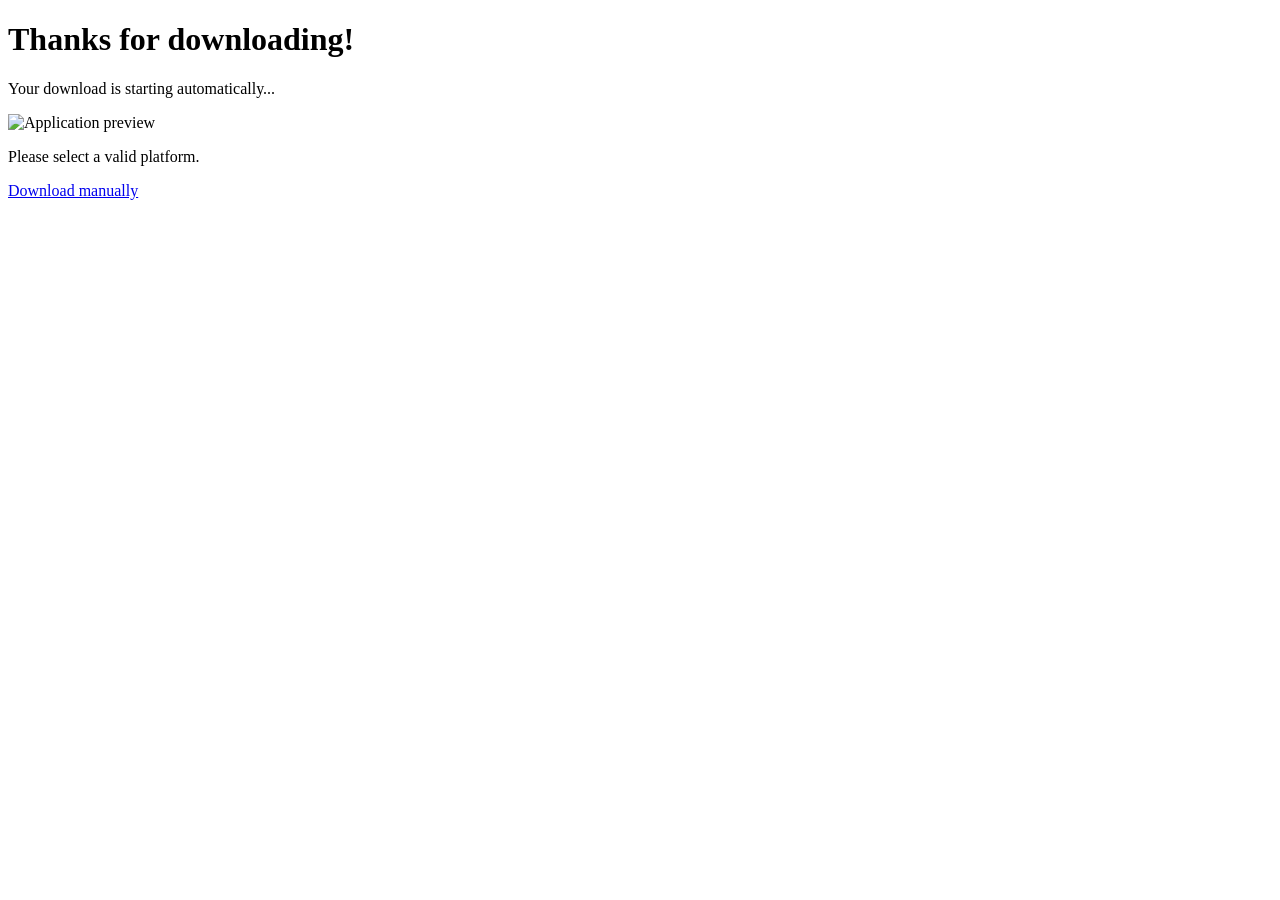
==== docs/index.html @ e49ce2ae "sound problem and button problem" ====
<!DOCTYPE html>
<html lang="en">
<head>
  <meta charset="UTF-8">
  <title>Download My App</title>
</head>
<body>
  <h1>Thanks for downloading!</h1>
  <p>Your download is starting automatically...</p>

  <img src="preview.png" width="500"
       alt="Application preview">

  <p id="status">Preparing download...</p>
  <a id="manual" href="#">Download manually</a>

  <script>
    const files = {
      windows: "MyApp-Windows.exe",
      linux: "MyApp-Linux.AppImage",
      macos: "MyApp-macOS.dmg"
    };

    const os = new URLSearchParams(
      window.location.search
    ).get("os");

    const file = files[os];

    if (file) {
      const url =
        "https://github.com/Blobu/R.N.Revenge/releases/latest/download/"
        + file;

      document.getElementById("manual").href = url;
      document.getElementById("status").textContent =
        "Downloading " + file;

      window.location.href = url;
    } else {
      document.getElementById("status").textContent =
        "Please select a valid platform.";
    }
  </script>
</body>
</html>
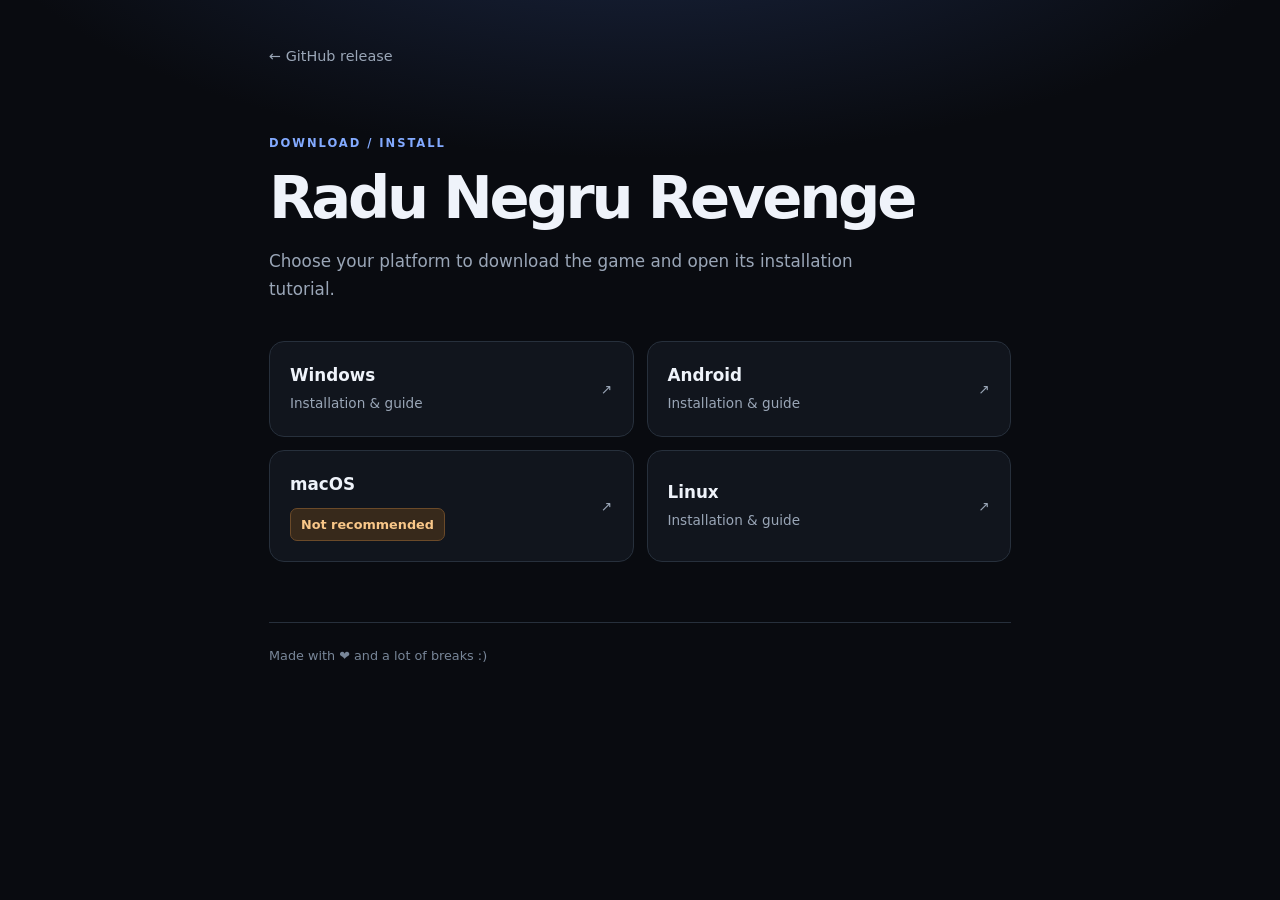
==== commit e07fe4bc: "added docs for installation" ====
--- a/docs/index.html
+++ b/docs/index.html
@@ -1,47 +1,36 @@
+<!doctype html>
+<html lang="en">
 
-<!DOCTYPE html>
-<html lang="en">
 <head>
-  <meta charset="UTF-8">
-  <title>Download My App</title>
+  <meta charset="utf-8">
+  <meta name="viewport" content="width=device-width, initial-scale=1">
+  <meta name="theme-color" content="#090b10">
+  <title>Radu Negru Revenge · Download</title>
+  <link rel="stylesheet" href="style.css">
 </head>
+
 <body>
-  <h1>Thanks for downloading!</h1>
-  <p>Your download is starting automatically...</p>
+  <main>
+    <nav><a href="https://github.com/Blobu/R.N.Revenge/releases/latest">← GitHub release</a></nav>
+    <p class="eyebrow">Download / Install</p>
+    <h1>Radu Negru Revenge</h1>
+    <p class="subtitle">Choose your platform to download the game and open its installation tutorial.</p>
+    <div class="platforms">
+      <a class="platform-card" href="windows.html">
+        <div><strong>Windows</strong><span>Installation & guide</span></div><span aria-hidden="true">↗</span>
+      </a>
+      <a class="platform-card" href="android.html">
+        <div><strong>Android</strong><span>Installation & guide</span></div><span aria-hidden="true">↗</span>
+      </a>
+      <a class="platform-card" href="mac.html">
+        <div><strong>macOS</strong><p class="warning">Not recommended</p></div><span aria-hidden="true">↗</span>
+      </a>
+      <a class="platform-card" href="linux.html">
+        <div><strong>Linux</strong><span>Installation & guide</span></div><span aria-hidden="true">↗</span>
+      </a>
+    </div>
+    <footer>Made with ❤️ and a lot of breaks :)</footer>
+  </main>
+</body>
 
-  <img src="preview.png" width="500"
-       alt="Application preview">
-
-  <p id="status">Preparing download...</p>
-  <a id="manual" href="#">Download manually</a>
-
-  <script>
-    const files = {
-      windows: "MyApp-Windows.exe",
-      linux: "MyApp-Linux.AppImage",
-      macos: "MyApp-macOS.dmg"
-    };
-
-    const os = new URLSearchParams(
-      window.location.search
-    ).get("os");
-
-    const file = files[os];
-
-    if (file) {
-      const url =
-        "https://github.com/Blobu/R.N.Revenge/releases/latest/download/"
-        + file;
-
-      document.getElementById("manual").href = url;
-      document.getElementById("status").textContent =
-        "Downloading " + file;
-
-      window.location.href = url;
-    } else {
-      document.getElementById("status").textContent =
-        "Please select a valid platform.";
-    }
-  </script>
-</body>
-</html>
+</html>
--- a/docs/style.css
+++ b/docs/style.css
@@ -0,0 +1,2 @@
+:root{color-scheme:dark;font-family:Inter,ui-sans-serif,system-ui,-apple-system,"Segoe UI",sans-serif;--bg:#090b10;--panel:#11151d;--panel2:#151b25;--line:#27303c;--text:#eff3fa;--muted:#9aa6b7;--accent:#83aaff}
+*{box-sizing:border-box}html{scroll-behavior:smooth}body{margin:0;background:radial-gradient(ellipse 850px 360px at 50% -130px,#1b2744 0%,transparent 80%),var(--bg);color:var(--text);line-height:1.65;min-height:100vh}main{max-width:790px;margin:0 auto;padding:45px 24px 72px}a{color:#a9c5ff}nav{margin-bottom:65px;font-size:.9rem}nav a{text-decoration:none;color:var(--muted)}nav a:hover{color:var(--text)}.eyebrow{font-size:.72rem;letter-spacing:.17em;text-transform:uppercase;color:var(--accent);font-weight:750;margin:0 0 12px}h1{font-size:clamp(2.25rem,6vw,3.7rem);letter-spacing:-.055em;line-height:1.11;margin:0 0 18px}h2{font-size:1.5rem;letter-spacing:-.035em;margin:52px 0 18px}h3{font-size:1.04rem;margin:0 0 8px;letter-spacing:-.014em}p{margin:0 0 14px}.subtitle{color:var(--muted);font-size:1.05rem;max-width:620px}.notice{background:linear-gradient(120deg,#151d2c,#11151d 75%);border:1px solid #303b4e;border-radius:19px;padding:25px;margin:36px 0 18px;box-shadow:0 12px 36px #0003}.notice-top{display:flex;gap:12px;align-items:center;margin-bottom:18px}.download-icon{width:42px;height:42px;display:grid;place-items:center;background:#243452;color:#bfd2ff;border-radius:12px;font-size:22px}.notice strong{font-size:1.05rem}.status{color:var(--muted);font-size:.91rem;margin:5px 0 0}.button{display:inline-flex;align-items:center;justify-content:center;gap:8px;padding:11px 18px;background:#e9f0ff;color:#101827;border-radius:10px;font-weight:750;text-decoration:none;transition:transform .16s,background .16s}.button:hover{background:white;transform:translateY(-1px)}.notice small{display:block;color:var(--muted);font-size:.78rem;margin-top:17px}.step{padding:23px 24px 12px;margin:14px 0;background:var(--panel);border:1px solid var(--line);border-radius:16px}.step p{color:var(--muted);font-size:.95rem}.step-num{font-size:.72rem;text-transform:uppercase;letter-spacing:.14em;font-weight:800;color:var(--accent);margin-bottom:8px}.image-placeholder{min-height:166px;border:1px dashed #455164;color:#7e8a9d;background:repeating-linear-gradient(135deg,#151c27,#151c27 12px,#161e29 12px,#161e29 24px);display:flex;align-items:center;justify-content:center;text-align:center;padding:24px;border-radius:11px;margin:17px 0 12px;font-size:.85rem}.tutorial-image{display:block;max-width:100%;height:auto;margin:17px 0 12px;border:1px solid var(--line);border-radius:11px}.warning{display:inline-block;color:#f9c789;background:#37291b;border:1px solid #6b4a29;border-radius:7px;padding:5px 10px;font-size:.8rem;font-weight:700;margin:9px 0 0}.platforms{display:grid;grid-template-columns:repeat(2,minmax(0,1fr));gap:13px;margin:37px 0}.platform-card{text-decoration:none;color:var(--text);display:flex;align-items:center;justify-content:space-between;padding:20px;border:1px solid var(--line);border-radius:15px;background:var(--panel);transition:transform .16s,border-color .16s,background .16s}.platform-card:hover{transform:translateY(-2px);border-color:#6a85ba;background:var(--panel2)}.platform-card span{color:var(--muted);font-size:.85rem}.platform-card strong{display:block;font-size:1.05rem}footer{margin-top:60px;border-top:1px solid var(--line);padding-top:22px;color:#788698;font-size:.8rem}@media(max-width:540px){main{padding:29px 18px 55px}nav{margin-bottom:48px}.notice{padding:19px}.step{padding:18px}.platforms{grid-template-columns:1fr}h2{margin-top:42px}}
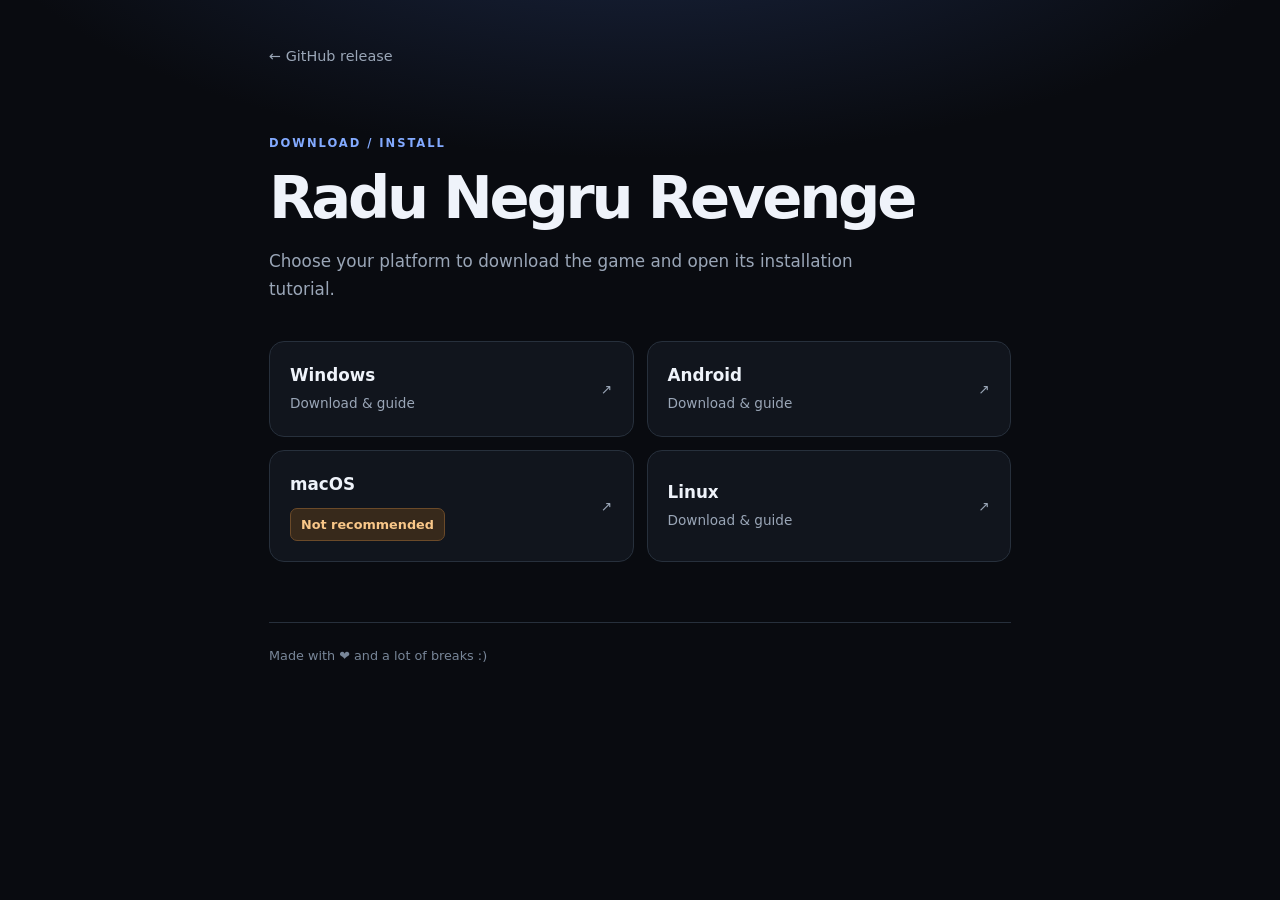
==== commit 58748851: "fixed docs to automatically install game" ====
--- a/docs/index.html
+++ b/docs/index.html
@@ -16,21 +16,45 @@
     <h1>Radu Negru Revenge</h1>
     <p class="subtitle">Choose your platform to download the game and open its installation tutorial.</p>
     <div class="platforms">
-      <a class="platform-card" href="windows.html">
-        <div><strong>Windows</strong><span>Installation & guide</span></div><span aria-hidden="true">↗</span>
+      <a class="platform-card" href="windows.html" data-download="RaduNegruRevenge-Windows.rar">
+        <div><strong>Windows</strong><span>Download & guide</span></div><span aria-hidden="true">↗</span>
       </a>
-      <a class="platform-card" href="android.html">
-        <div><strong>Android</strong><span>Installation & guide</span></div><span aria-hidden="true">↗</span>
+      <a class="platform-card" href="android.html" data-download="Radu.Negru.Revenge.apk">
+        <div><strong>Android</strong><span>Download & guide</span></div><span aria-hidden="true">↗</span>
       </a>
-      <a class="platform-card" href="mac.html">
+      <a class="platform-card" href="mac.html" data-download="RaduNegruRevenge-Mac.zip">
         <div><strong>macOS</strong><p class="warning">Not recommended</p></div><span aria-hidden="true">↗</span>
       </a>
-      <a class="platform-card" href="linux.html">
-        <div><strong>Linux</strong><span>Installation & guide</span></div><span aria-hidden="true">↗</span>
+      <a class="platform-card" href="linux.html" data-download="RaduNegruRevenge-Linux.rar">
+        <div><strong>Linux</strong><span>Download & guide</span></div><span aria-hidden="true">↗</span>
       </a>
     </div>
     <footer>Made with ❤️ and a lot of breaks :)</footer>
   </main>
+  <script>
+    document.querySelectorAll("[data-download]").forEach(button => {
+      button.addEventListener("click", event => {
+        event.preventDefault();
+
+        const file = button.dataset.download;
+        const tutorial = button.href;
+
+        const url = "https://github.com/Blobu/R.N.Revenge/releases/latest/download/"
+          + encodeURIComponent(file);
+
+        // Open the installation tutorial in a new tab
+        const tab = window.open(tutorial, "_blank");
+
+        if (tab) {
+          // Start the download in the original tab
+          window.location.assign(url);
+        } else {
+          // If pop-ups are blocked, show the tutorial
+          window.location.assign(tutorial);
+        }
+      });
+    });
+  </script>
 </body>
 
 </html>
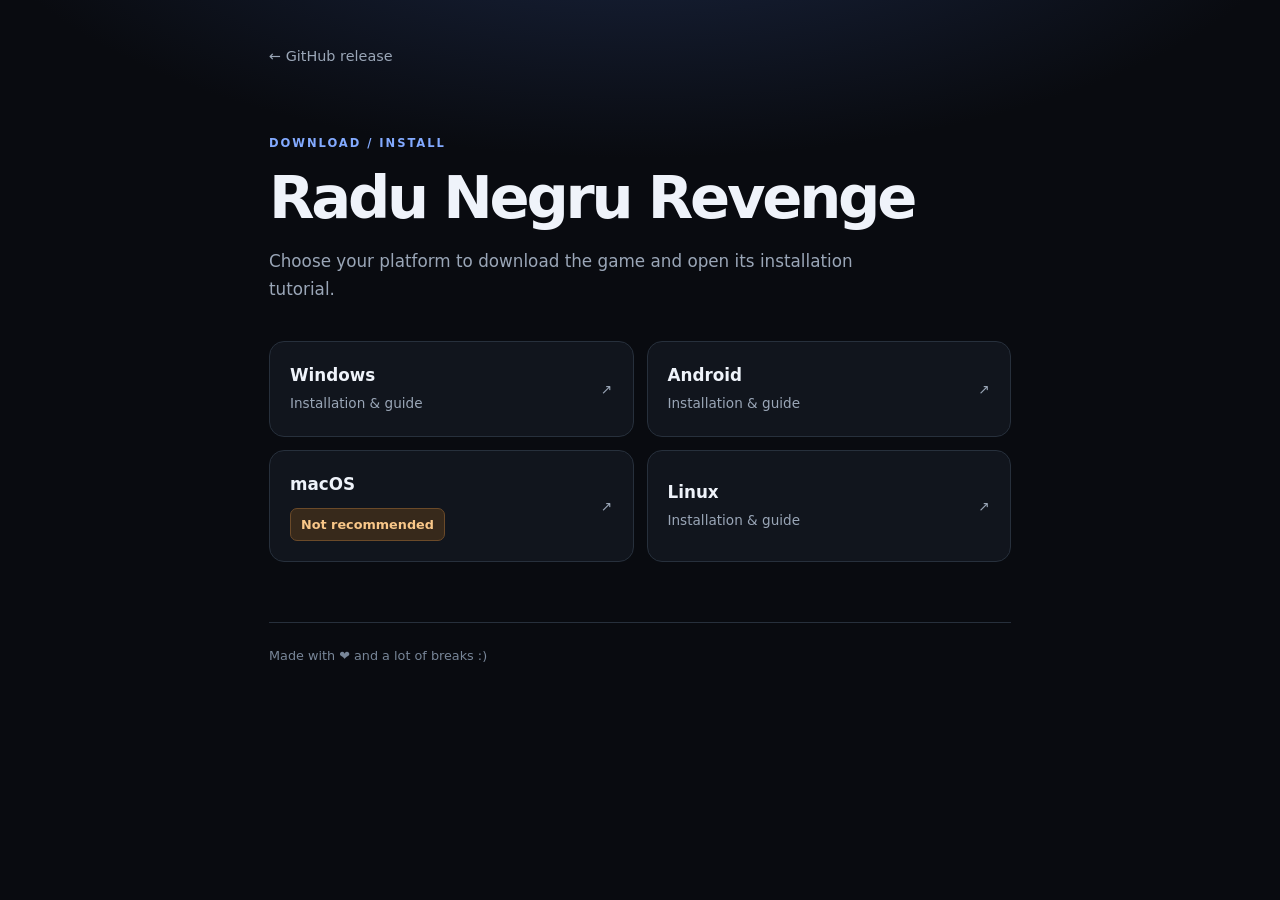
==== commit d1c2514b: "actually fixed docs for download" ====
--- a/docs/index.html
+++ b/docs/index.html
@@ -16,45 +16,28 @@
     <h1>Radu Negru Revenge</h1>
     <p class="subtitle">Choose your platform to download the game and open its installation tutorial.</p>
     <div class="platforms">
-      <a class="platform-card" href="windows.html" data-download="RaduNegruRevenge-Windows.rar">
-        <div><strong>Windows</strong><span>Download & guide</span></div><span aria-hidden="true">↗</span>
+      <a class="platform-card" href="windows.html">
+  <div><strong>Windows</strong><span>Installation & guide</span></div>
+  <span aria-hidden="true">↗</span>
       </a>
-      <a class="platform-card" href="android.html" data-download="Radu.Negru.Revenge.apk">
-        <div><strong>Android</strong><span>Download & guide</span></div><span aria-hidden="true">↗</span>
+
+      <a class="platform-card" href="android.html">
+        <div><strong>Android</strong><span>Installation & guide</span></div>
+        <span aria-hidden="true">↗</span>
       </a>
-      <a class="platform-card" href="mac.html" data-download="RaduNegruRevenge-Mac.zip">
-        <div><strong>macOS</strong><p class="warning">Not recommended</p></div><span aria-hidden="true">↗</span>
+
+      <a class="platform-card" href="mac.html">
+        <div><strong>macOS</strong><p class="warning">Not recommended</p></div>
+        <span aria-hidden="true">↗</span>
       </a>
-      <a class="platform-card" href="linux.html" data-download="RaduNegruRevenge-Linux.rar">
-        <div><strong>Linux</strong><span>Download & guide</span></div><span aria-hidden="true">↗</span>
+
+      <a class="platform-card" href="linux.html">
+        <div><strong>Linux</strong><span>Installation & guide</span></div>
+        <span aria-hidden="true">↗</span>
       </a>
     </div>
     <footer>Made with ❤️ and a lot of breaks :)</footer>
   </main>
-  <script>
-    document.querySelectorAll("[data-download]").forEach(button => {
-      button.addEventListener("click", event => {
-        event.preventDefault();
-
-        const file = button.dataset.download;
-        const tutorial = button.href;
-
-        const url = "https://github.com/Blobu/R.N.Revenge/releases/latest/download/"
-          + encodeURIComponent(file);
-
-        // Open the installation tutorial in a new tab
-        const tab = window.open(tutorial, "_blank");
-
-        if (tab) {
-          // Start the download in the original tab
-          window.location.assign(url);
-        } else {
-          // If pop-ups are blocked, show the tutorial
-          window.location.assign(tutorial);
-        }
-      });
-    });
-  </script>
 </body>
 
 </html>
